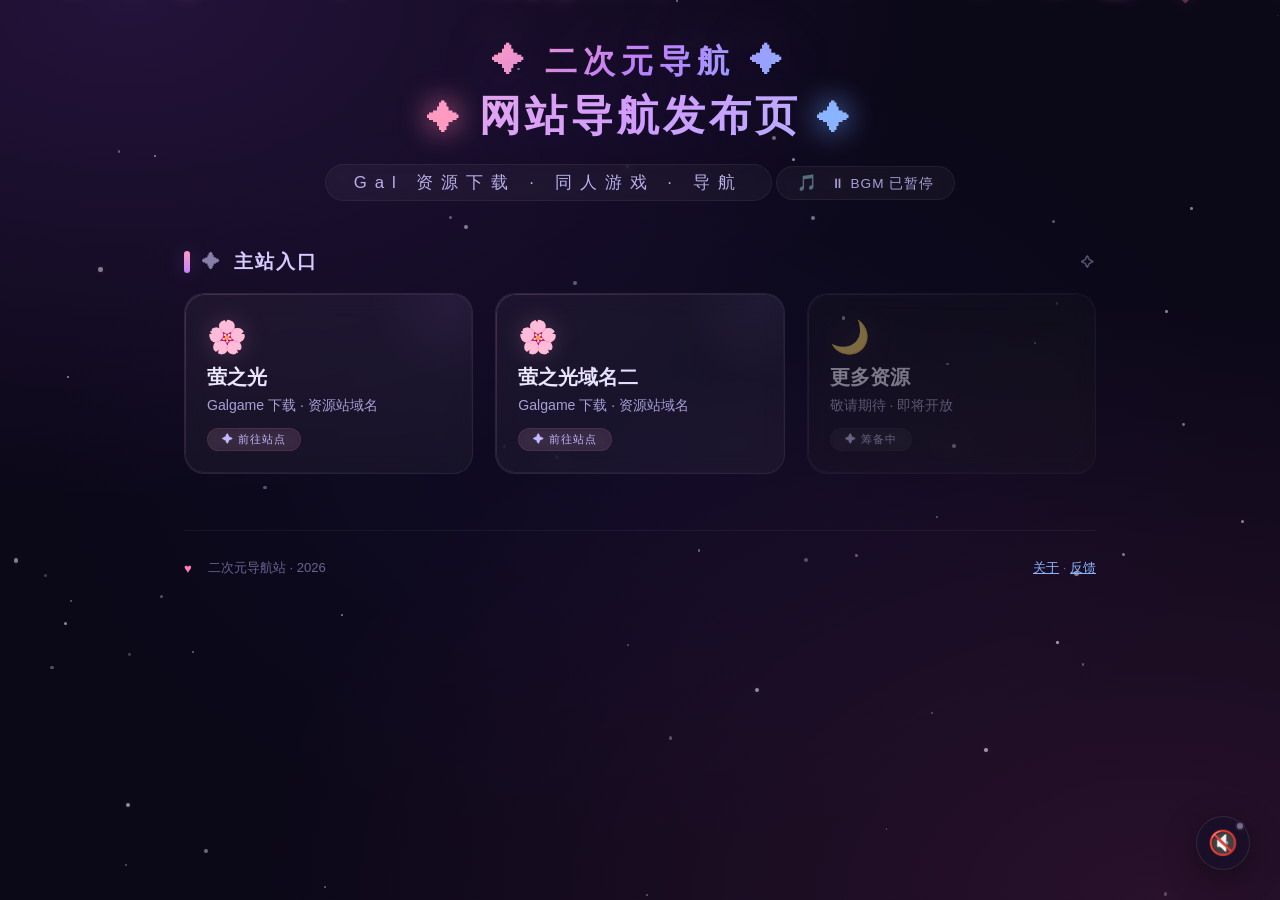
==== index.html @ f5514bb4 "Update index.html" ====
<!DOCTYPE html>
<html lang="zh-CN">
<head>
    <meta charset="UTF-8" />
    <meta name="viewport" content="width=device-width, initial-scale=1.0" />
    <title>✦ 二次元导航 ✦</title>
    <style>
        /* ===== 全局重置 & 基础 ===== */
        * {
            box-sizing: border-box;
            margin: 0;
            padding: 0;
        }

        body {
            min-height: 100vh;
            background: #0b0818;
            /* 深邃紫黑底 */
            background-image:
                radial-gradient(ellipse 800px 500px at 10% 0%, rgba(180, 80, 255, 0.15), transparent),
                radial-gradient(ellipse 900px 600px at 90% 100%, rgba(255, 80, 180, 0.12), transparent),
                radial-gradient(ellipse 600px 400px at 50% 50%, rgba(100, 60, 255, 0.06), transparent);
            color: #f0ecff;
            font-family: "PingFang SC", "Hiragino Sans GB", "Microsoft YaHei", -apple-system, sans-serif;
            overflow-x: hidden;
            position: relative;
        }

        /* ===== 飘落花瓣容器 ===== */
        #petals-container {
            position: fixed;
            top: 0;
            left: 0;
            width: 100vw;
            height: 100vh;
            pointer-events: none;
            z-index: 0;
            overflow: hidden;
        }

        .petal {
            position: absolute;
            top: -30px;
            width: 18px;
            height: 18px;
            background: radial-gradient(circle at 30% 30%, #ffb7d5, #ff7eb3);
            border-radius: 50% 0 50% 50%;
            opacity: 0.55;
            transform-origin: center;
            animation: fall linear infinite;
            box-shadow: 0 0 12px rgba(255, 130, 200, 0.25);
            will-change: transform;
        }

        .petal::after {
            content: "";
            position: absolute;
            top: 2px;
            left: 4px;
            width: 6px;
            height: 6px;
            background: rgba(255, 255, 255, 0.30);
            border-radius: 50%;
            filter: blur(1px);
        }

        @keyframes fall {
            0% {
                transform: translateY(0) rotate(0deg) scale(1);
                opacity: 0.55;
            }
            20% {
                opacity: 0.75;
            }
            80% {
                opacity: 0.60;
            }
            100% {
                transform: translateY(105vh) rotate(720deg) scale(0.6);
                opacity: 0.15;
            }
        }

        /* ===== 星星闪烁 ===== */
        .star {
            position: fixed;
            border-radius: 50%;
            background: white;
            pointer-events: none;
            z-index: 0;
            animation: twinkle ease-in-out infinite alternate;
            box-shadow: 0 0 8px rgba(255, 255, 255, 0.3);
        }

        @keyframes twinkle {
            0% {
                opacity: 0.2;
                transform: scale(0.8);
            }
            100% {
                opacity: 0.9;
                transform: scale(1.2);
            }
        }

        /* ===== 主容器 ===== */
        .container {
            position: relative;
            z-index: 1;
            max-width: 960px;
            margin: 0 auto;
            padding: 40px 24px 56px;
        }

        /* ===== 顶部标题 ===== */
        header {
            text-align: center;
            margin-bottom: 48px;
            position: relative;
        }

        header .title-deco {
            display: inline-block;
            font-size: 2.0rem;
            letter-spacing: 6px;
            margin-bottom: 4px;
            background: linear-gradient(135deg, #ff9bc0, #c084fc, #8ab4ff);
            -webkit-background-clip: text;
            -webkit-text-fill-color: transparent;
            background-clip: text;
            text-shadow: 0 0 60px rgba(192, 132, 252, 0.25);
            font-weight: 700;
        }

        header h1 {
            font-size: 2.6rem;
            font-weight: 800;
            letter-spacing: 4px;
            margin-bottom: 6px;
            background: linear-gradient(135deg, #ffb3d1, #d4a0ff, #8cc4ff);
            -webkit-background-clip: text;
            -webkit-text-fill-color: transparent;
            background-clip: text;
            text-shadow: 0 0 80px rgba(180, 100, 255, 0.20);
            position: relative;
        }

        header h1::before {
            content: "✦";
            margin-right: 16px;
            -webkit-text-fill-color: initial;
            color: #ff9bc0;
            font-size: 2.0rem;
            text-shadow: 0 0 30px #ff7eb3;
        }

        header h1::after {
            content: "✦";
            margin-left: 16px;
            -webkit-text-fill-color: initial;
            color: #8ab4ff;
            font-size: 2.0rem;
            text-shadow: 0 0 30px #6a9eff;
        }

        header .subtitle {
            font-size: 1.05rem;
            color: #b8b0e8;
            letter-spacing: 8px;
            background: rgba(255, 255, 255, 0.04);
            display: inline-block;
            padding: 6px 28px;
            border-radius: 40px;
            border: 1px solid rgba(255, 255, 255, 0.06);
            backdrop-filter: blur(4px);
            margin-top: 4px;
        }

        header .subtitle span {
            display: inline-block;
            animation: shimmer 3s ease-in-out infinite;
        }

        @keyframes shimmer {
            0%,
            100% {
                opacity: 0.7;
            }
            50% {
                opacity: 1;
            }
        }

        /* ===== 音乐状态提示 ===== */
        .music-hint {
            margin-top: 16px;
            font-size: 0.85rem;
            color: #a89fd6;
            background: rgba(255, 255, 255, 0.04);
            backdrop-filter: blur(6px);
            border: 1px solid rgba(255, 255, 255, 0.06);
            padding: 6px 20px;
            border-radius: 40px;
            display: inline-block;
            transition: all 0.3s;
            cursor: default;
            letter-spacing: 1px;
        }

        .music-hint .icon {
            display: inline-block;
            margin-right: 8px;
            font-size: 1.0rem;
            animation: pulse-icon 2s ease-in-out infinite;
        }

        @keyframes pulse-icon {
            0%,
            100% {
                transform: scale(1);
                opacity: 0.7;
            }
            50% {
                transform: scale(1.2);
                opacity: 1;
            }
        }

        .music-hint.playing .icon {
            animation: none;
            color: #ff9bc0;
        }

        .music-hint.playing .icon::after {
            content: " ♪";
            animation: music-note 1.2s ease-in-out infinite;
        }

        @keyframes music-note {
            0%,
            100% {
                transform: translateY(0);
            }
            50% {
                transform: translateY(-4px);
            }
        }

        /* ===== 分区标题 ===== */
        .section {
            margin-bottom: 40px;
        }

        .section-header {
            display: flex;
            align-items: center;
            gap: 12px;
            margin-bottom: 18px;
            font-size: 1.2rem;
            font-weight: 600;
            color: #d4ccff;
            letter-spacing: 2px;
        }

        .section-header::before {
            content: "";
            width: 6px;
            height: 22px;
            background: linear-gradient(180deg, #ff9bc0, #c084fc);
            border-radius: 8px;
            box-shadow: 0 0 20px rgba(192, 132, 252, 0.3);
        }

        .section-header .deco {
            font-size: 1.1rem;
            opacity: 0.6;
        }

        /* ===== 卡片网格 ===== */
        .grid {
            display: grid;
            grid-template-columns: repeat(auto-fit, minmax(240px, 1fr));
            gap: 22px;
        }

        /* ===== 卡片 ===== */
        .card {
            background: rgba(255, 255, 255, 0.04);
            backdrop-filter: blur(12px);
            -webkit-backdrop-filter: blur(12px);
            border: 1px solid rgba(255, 255, 255, 0.07);
            border-radius: 20px;
            padding: 24px 22px 22px;
            transition: transform 0.3s cubic-bezier(0.34, 1.56, 0.64, 1),
                box-shadow 0.4s ease,
                border-color 0.3s ease;
            position: relative;
            overflow: hidden;
            cursor: pointer;
            text-decoration: none;
            color: inherit;
            display: block;
        }

        .card::before {
            content: "";
            position: absolute;
            inset: 0;
            border-radius: 20px;
            padding: 1px;
            background: linear-gradient(135deg, rgba(255, 155, 192, 0.2), rgba(192, 132, 252, 0.1), transparent);
            -webkit-mask: linear-gradient(#fff 0 0) content-box, linear-gradient(#fff 0 0);
            mask: linear-gradient(#fff 0 0) content-box, linear-gradient(#fff 0 0);
            -webkit-mask-composite: xor;
            mask-composite: exclude;
            pointer-events: none;
            transition: opacity 0.4s;
        }

        .card::after {
            content: "";
            position: absolute;
            inset: 0;
            border-radius: 20px;
            background: radial-gradient(ellipse at 30% 20%, rgba(255, 155, 192, 0.06), transparent 70%);
            opacity: 0;
            transition: opacity 0.5s;
            pointer-events: none;
        }

        .card:hover {
            transform: translateY(-6px) scale(1.01);
            border-color: rgba(255, 155, 192, 0.25);
            box-shadow: 0 16px 48px rgba(0, 0, 0, 0.5),
                0 0 40px rgba(192, 132, 252, 0.06);
        }

        .card:hover::after {
            opacity: 1;
        }

        .card .card-icon {
            font-size: 2.0rem;
            margin-bottom: 8px;
            display: block;
            filter: drop-shadow(0 0 12px rgba(255, 155, 192, 0.2));
        }

        .card h3 {
            font-size: 1.25rem;
            font-weight: 700;
            margin-bottom: 4px;
            background: linear-gradient(135deg, #f0ecff, #d4ccff);
            -webkit-background-clip: text;
            -webkit-text-fill-color: transparent;
            background-clip: text;
        }

        .card p {
            font-size: 0.88rem;
            color: #a89fd6;
            line-height: 1.5;
            -webkit-text-fill-color: #a89fd6;
        }

        .card .card-tag {
            display: inline-block;
            margin-top: 12px;
            font-size: 0.7rem;
            padding: 3px 14px;
            border-radius: 20px;
            background: rgba(255, 155, 192, 0.10);
            border: 1px solid rgba(255, 155, 192, 0.10);
            color: #c4b8ff;
            letter-spacing: 1px;
            -webkit-text-fill-color: #c4b8ff;
            backdrop-filter: blur(4px);
        }

        .card .glow-ring {
            position: absolute;
            top: -40%;
            right: -20%;
            width: 160px;
            height: 160px;
            border-radius: 50%;
            background: radial-gradient(circle, rgba(192, 132, 252, 0.06), transparent 70%);
            pointer-events: none;
            transition: transform 0.6s;
        }

        .card:hover .glow-ring {
            transform: scale(1.3);
        }

        /* ===== 占位卡片（灰色） ===== */
        .card.placeholder {
            opacity: 0.5;
            cursor: default;
            filter: grayscale(0.4);
        }

        .card.placeholder:hover {
            transform: none;
            border-color: rgba(255, 255, 255, 0.05);
            box-shadow: none;
        }

        .card.placeholder .card-tag {
            background: rgba(255, 255, 255, 0.03);
            border-color: rgba(255, 255, 255, 0.04);
            color: #6a6490;
        }

        /* ===== 底部 ===== */
        footer {
            margin-top: 56px;
            padding-top: 28px;
            border-top: 1px solid rgba(255, 255, 255, 0.05);
            display: flex;
            flex-wrap: wrap;
            justify-content: space-between;
            align-items: center;
            font-size: 0.82rem;
            color: #6a6490;
        }

        footer .footer-left {
            display: flex;
            align-items: center;
            gap: 16px;
        }

        footer .footer-left .heart {
            color: #ff7eb3;
            animation: heartbeat 1.6s ease-in-out infinite;
            display: inline-block;
        }

        @keyframes heartbeat {
            0%,
            100% {
                transform: scale(1);
            }
            14% {
                transform: scale(1.2);
            }
            28% {
                transform: scale(1);
            }
            42% {
                transform: scale(1.15);
            }
            56% {
                transform: scale(1);
            }
        }

        footer a {
            color: #8ab4ff;
            transition: color 0.3s;
        }

        footer a:hover {
            color: #ff9bc0;
        }

        /* ===== 音乐控制按钮（悬浮） ===== */
        .music-toggle {
            position: fixed;
            bottom: 30px;
            right: 30px;
            z-index: 99;
            width: 54px;
            height: 54px;
            border-radius: 50%;
            border: 1px solid rgba(255, 255, 255, 0.10);
            background: rgba(20, 16, 40, 0.65);
            backdrop-filter: blur(16px);
            -webkit-backdrop-filter: blur(16px);
            color: #d4ccff;
            font-size: 1.5rem;
            cursor: pointer;
            transition: all 0.35s ease;
            box-shadow: 0 8px 32px rgba(0, 0, 0, 0.4);
            display: flex;
            align-items: center;
            justify-content: center;
            user-select: none;
        }

        .music-toggle:hover {
            transform: scale(1.08);
            border-color: rgba(255, 155, 192, 0.25);
            box-shadow: 0 8px 40px rgba(192, 132, 252, 0.15);
            color: #ff9bc0;
        }

        .music-toggle .status-dot {
            position: absolute;
            top: 4px;
            right: 4px;
            width: 10px;
            height: 10px;
            border-radius: 50%;
            background: #4a8f6b;
            border: 2px solid rgba(20, 16, 40, 0.8);
            transition: background 0.3s;
        }

        .music-toggle.paused .status-dot {
            background: #7a6a8a;
        }

        /* ===== 响应式 ===== */
        @media (max-width: 600px) {
            header h1 {
                font-size: 1.8rem;
                letter-spacing: 2px;
            }
            header h1::before,
            header h1::after {
                font-size: 1.4rem;
                margin: 0 8px;
            }
            header .title-deco {
                font-size: 1.4rem;
                letter-spacing: 3px;
            }
            header .subtitle {
                font-size: 0.85rem;
                letter-spacing: 4px;
                padding: 4px 16px;
            }
            .container {
                padding: 24px 14px 48px;
            }
            .grid {
                grid-template-columns: 1fr;
                gap: 16px;
            }
            .music-toggle {
                width: 46px;
                height: 46px;
                font-size: 1.2rem;
                bottom: 20px;
                right: 20px;
            }
            footer {
                flex-direction: column;
                gap: 12px;
                text-align: center;
            }
        }

        @media (max-width: 400px) {
            header h1 {
                font-size: 1.5rem;
            }
            .card {
                padding: 18px 16px;
            }
        }

        /* ===== 入场渐显 ===== */
        .container {
            animation: fadeUp 1.2s ease both;
        }

        @keyframes fadeUp {
            0% {
                opacity: 0;
                transform: translateY(28px);
            }
            100% {
                opacity: 1;
                transform: translateY(0);
            }
        }

        /* ===== 自定义滚动条 ===== */
        ::-webkit-scrollbar {
            width: 6px;
        }
        ::-webkit-scrollbar-track {
            background: rgba(255, 255, 255, 0.02);
        }
        ::-webkit-scrollbar-thumb {
            background: rgba(255, 155, 192, 0.25);
            border-radius: 8px;
        }
        ::-webkit-scrollbar-thumb:hover {
            background: rgba(255, 155, 192, 0.4);
        }
    </style>
</head>

<body>

    <!-- ===== 飘落花瓣 ===== -->
    <div id="petals-container"></div>

    <!-- ===== 星星 ===== -->
    <div id="stars-container"></div>

    <!-- ===== 主内容 ===== -->
    <div class="container">

        <header>
            <div class="title-deco">✦ 二次元导航 ✦</div>
            <h1>网站导航发布页</h1>
            <div class="subtitle">
                <span>Gal 资源下载</span>  ·  <span>同人游戏</span>  ·  <span>导航</span>
            </div>
            <div class="music-hint" id="musicHint">
                <span class="icon">🎵</span>
                <span class="hint-text">点击页面或滚动开始播放 BGM</span>
            </div>
        </header>

        <section class="section">
            <div class="section-header">
                <span class="deco">✦</span> 主站入口
                <span class="deco" style="margin-left:auto; font-size:0.8rem; opacity:0.4;">✧</span>
            </div>
            <div class="grid">
                <!-- 主卡片 -->
                <a class="card" href="http://5hel6ixqqvjt7exu3aqxbm64nffaffpuwblz2bymmqahddprxy6tukid.onion/" target="_blank">
                    <span class="glow-ring"></span>
                    <span class="card-icon">🌸</span>
                    <h3>萤之光</h3>
                    <p>Galgame 下载 · 资源站域名</p>
                    <span class="card-tag">✦ 前往站点</span>
                </a>
                
                <a class="card" href="http://2hbgpyulosefazrrzzjsh7l5mmv7rslrygk3ign2bc2hryr2tkca.b32.i2p/" target="_blank">
                    <span class="glow-ring"></span>
                    <span class="card-icon">🌸</span>
                    <h3>萤之光域名二</h3>
                    <p>Galgame 下载 · 资源站域名</p>
                    <span class="card-tag">✦ 前往站点</span>
                </a>

                <!-- 占位卡片（仅装饰） -->
                <div class="card placeholder">
                    <span class="card-icon">🌙</span>
                    <h3>更多资源</h3>
                    <p>敬请期待 · 即将开放</p>
                    <span class="card-tag">✦ 筹备中</span>
                </div>
            </div>
        </section>

        <footer>
            <div class="footer-left">
                <span class="heart">♥</span>
                <span>二次元导航站 · 2026</span>
            </div>
            <div>
                <a href="#" onclick="return false;">关于</a>  ·  <a href="#" onclick="return false;">反馈</a>
            </div>
        </footer>

    </div>

    <!-- ===== 悬浮音乐按钮 ===== -->
    <button class="music-toggle paused" id="musicToggle" aria-label="音乐控制">
        <span id="musicIcon">🔇</span>
        <span class="status-dot" id="statusDot"></span>
    </button>

    <script>
        // ============================================================
        //  1. 飘落花瓣
        // ============================================================
        (function createPetals() {
            const container = document.getElementById('petals-container');
            const count = 45;
            for (let i = 0; i < count; i++) {
                const petal = document.createElement('div');
                petal.className = 'petal';
                const size = 12 + Math.random() * 16;
                petal.style.width = size + 'px';
                petal.style.height = size + 'px';
                petal.style.left = Math.random() * 100 + '%';
                petal.style.animationDuration = (8 + Math.random() * 14) + 's';
                petal.style.animationDelay = (Math.random() * 16) + 's';
                petal.style.opacity = 0.3 + Math.random() * 0.4;
                petal.style.transform = 'rotate(' + (Math.random() * 360) + 'deg)';
                // 随机粉色变化
                const hue = 330 + Math.random() * 20;
                petal.style.background = 'radial-gradient(circle at 30% 30%, hsl(' + hue + ', 90%, 80%), hsl(' + hue +
                    ', 80%, 65%))';
                container.appendChild(petal);
            }
        })();

        // ============================================================
        //  2. 星星
        // ============================================================
        (function createStars() {
            const container = document.getElementById('stars-container');
            const count = 60;
            for (let i = 0; i < count; i++) {
                const star = document.createElement('div');
                star.className = 'star';
                const size = 1.5 + Math.random() * 3;
                star.style.width = size + 'px';
                star.style.height = size + 'px';
                star.style.left = Math.random() * 100 + '%';
                star.style.top = Math.random() * 100 + '%';
                star.style.animationDuration = (2 + Math.random() * 4) + 's';
                star.style.animationDelay = (Math.random() * 5) + 's';
                star.style.opacity = 0.2 + Math.random() * 0.4;
                container.appendChild(star);
            }
        })();

        // ============================================================
        //  3. BGM 控制
        // ============================================================
        (function musicController() {
            const audio = new Audio('./bgm/bgm01.mp3');
            audio.loop = true;
            audio.volume = 0.6;

            let isPlaying = false;
            let hasInteracted = false;

            const hint = document.getElementById('musicHint');
            const toggleBtn = document.getElementById('musicToggle');
            const iconSpan = document.getElementById('musicIcon');
            const dot = document.getElementById('statusDot');

            function updateUI(playing) {
                if (playing) {
                    hint.classList.add('playing');
                    hint.querySelector('.hint-text').textContent = '♪ BGM 播放中';
                    toggleBtn.classList.remove('paused');
                    iconSpan.textContent = '🔊';
                    dot.style.background = '#6fcf97';
                } else {
                    hint.classList.remove('playing');
                    hint.querySelector('.hint-text').textContent = '⏸ BGM 已暂停';
                    toggleBtn.classList.add('paused');
                    iconSpan.textContent = '🔇';
                    dot.style.background = '#7a6a8a';
                }
            }

            function playMusic() {
                if (isPlaying) return;
                audio.play().then(() => {
                    isPlaying = true;
                    hasInteracted = true;
                    updateUI(true);
                }).catch(err => {
                    // 自动播放被阻止，等待用户交互
                    console.log('等待用户交互后播放');
                });
            }

            function pauseMusic() {
                if (!isPlaying) return;
                audio.pause();
                isPlaying = false;
                updateUI(false);
            }

            function toggleMusic() {
                if (isPlaying) {
                    pauseMusic();
                } else {
                    playMusic();
                }
            }

            // ---- 用户交互触发 ----
            function handleInteraction() {
                if (!hasInteracted) {
                    playMusic();
                }
            }

            // 点击页面任意位置
            document.addEventListener('click', handleInteraction, { passive: true });
            // 滚动触发
            document.addEventListener('scroll', handleInteraction, { passive: true });
            // 触摸（移动端）
            document.addEventListener('touchstart', handleInteraction, { passive: true });

            // ---- 按钮点击 ----
            toggleBtn.addEventListener('click', function(e) {
                e.stopPropagation();
                toggleMusic();
            });

            // ---- 页面可见性变化时恢复 ----
            document.addEventListener('visibilitychange', function() {
                if (!document.hidden && isPlaying) {
                    audio.play().catch(() => {});
                }
            });

            // ---- 初始 UI ----
            updateUI(false);

            // 如果用户快速交互，确保能播放
            // 额外：页面加载后如果用户已经交互过，但audio还没准备好，重试
            setTimeout(() => {
                if (hasInteracted && !isPlaying) {
                    playMusic();
                }
            }, 1000);

            // 暴露给调试
            window.__bgm = { audio, play: playMusic, pause: pauseMusic, toggle: toggleMusic };

            console.log('🎵 BGM 加载完成，等待用户交互后播放');
        })();
    </script>

</body>
</html>
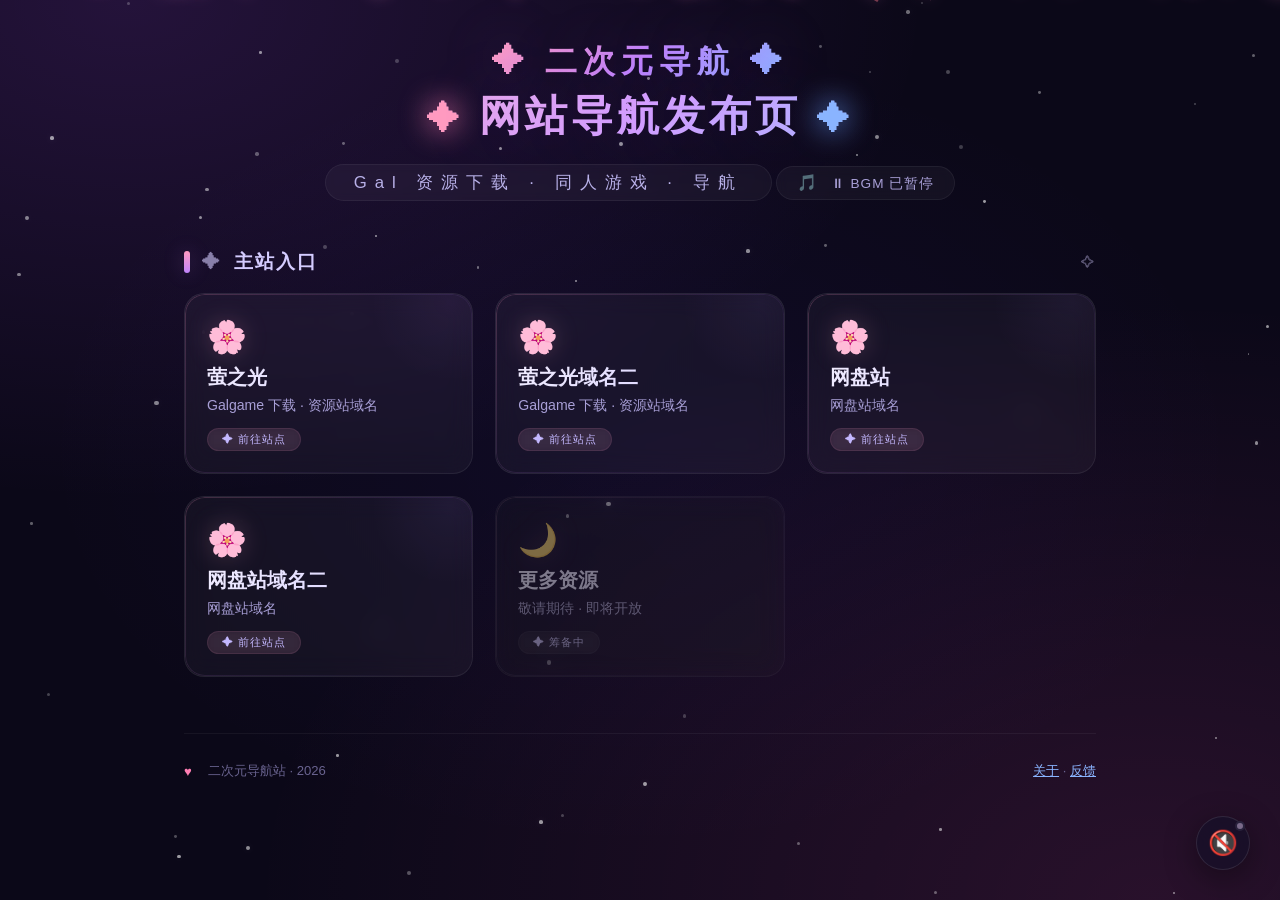
==== commit c1982c16: "Update index.html" ====
--- a/index.html
+++ b/index.html
@@ -640,7 +640,22 @@
                     <p>Galgame 下载 · 资源站域名</p>
                     <span class="card-tag">✦ 前往站点</span>
                 </a>
-
+                
+                <a class="card" href="http://wplbt7sat72n2pk667dsd2775zhhhotfnzaimtk25vyisyntncykd4yd.onion/" target="_blank">
+                    <span class="glow-ring"></span>
+                    <span class="card-icon">🌸</span>
+                    <h3>网盘站</h3>
+                    <p>网盘站域名</p>
+                    <span class="card-tag">✦ 前往站点</span>
+                </a>
+                
+                <a class="card" href="http://3rjehslcvfv2jed3js6fq6oheiskmh4vejeznt4ukzlhy5wrpbbq.b32.i2p/" target="_blank">
+                    <span class="glow-ring"></span>
+                    <span class="card-icon">🌸</span>
+                    <h3>网盘站域名二</h3>
+                    <p>网盘站域名</p>
+                    <span class="card-tag">✦ 前往站点</span>
+                </a>
                 <!-- 占位卡片（仅装饰） -->
                 <div class="card placeholder">
                     <span class="card-icon">🌙</span>
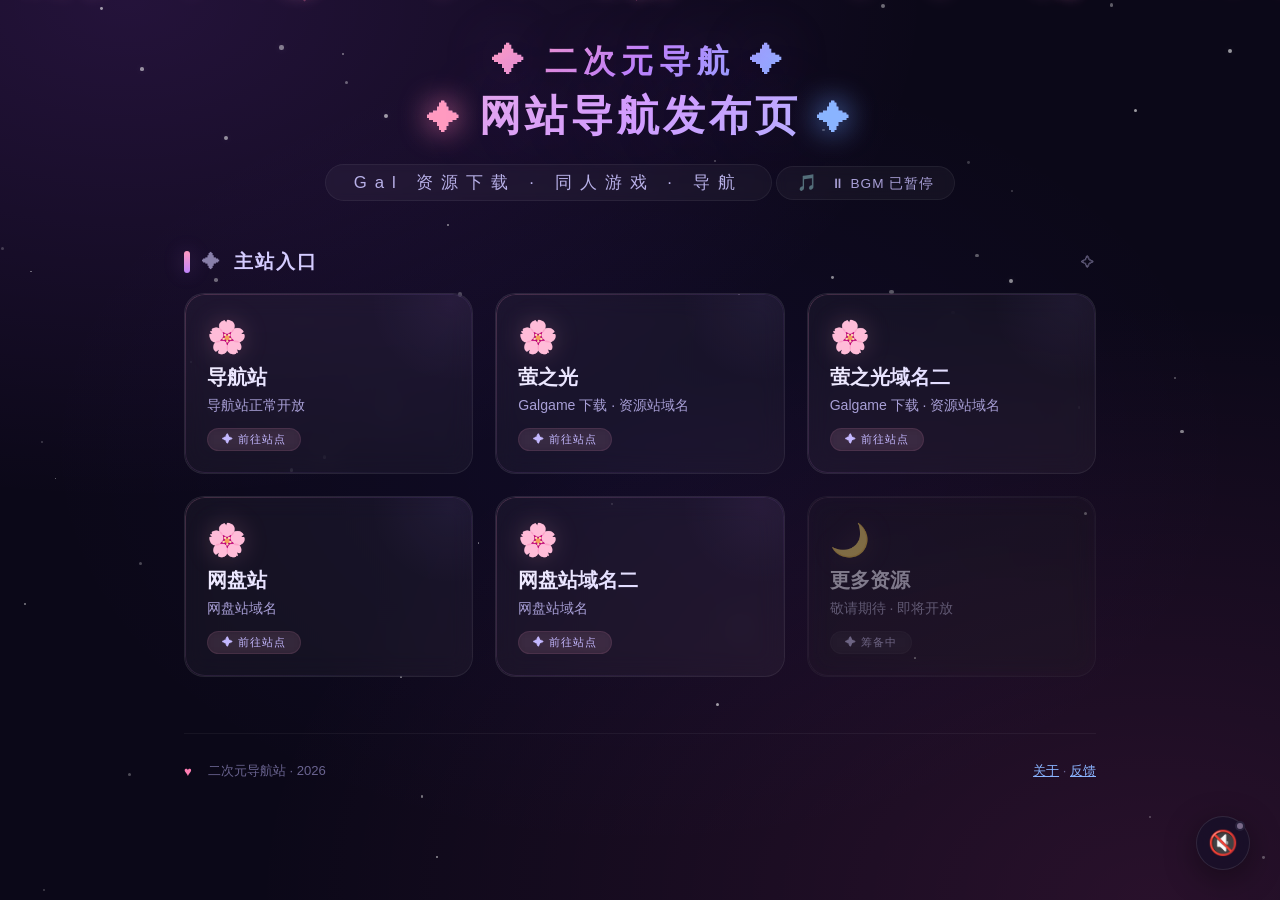
==== commit d1f0b53a: "Update index.html" ====
--- a/index.html
+++ b/index.html
@@ -625,6 +625,14 @@
             </div>
             <div class="grid">
                 <!-- 主卡片 -->
+                <a class="card" href="https://nav.yinghu.asia/" target="_blank">
+                    <span class="glow-ring"></span>
+                    <span class="card-icon">🌸</span>
+                    <h3>导航站</h3>
+                    <p>导航站正常开放</p>
+                    <span class="card-tag">✦ 前往站点</span>
+                </a>
+                
                 <a class="card" href="http://5hel6ixqqvjt7exu3aqxbm64nffaffpuwblz2bymmqahddprxy6tukid.onion/" target="_blank">
                     <span class="glow-ring"></span>
                     <span class="card-icon">🌸</span>
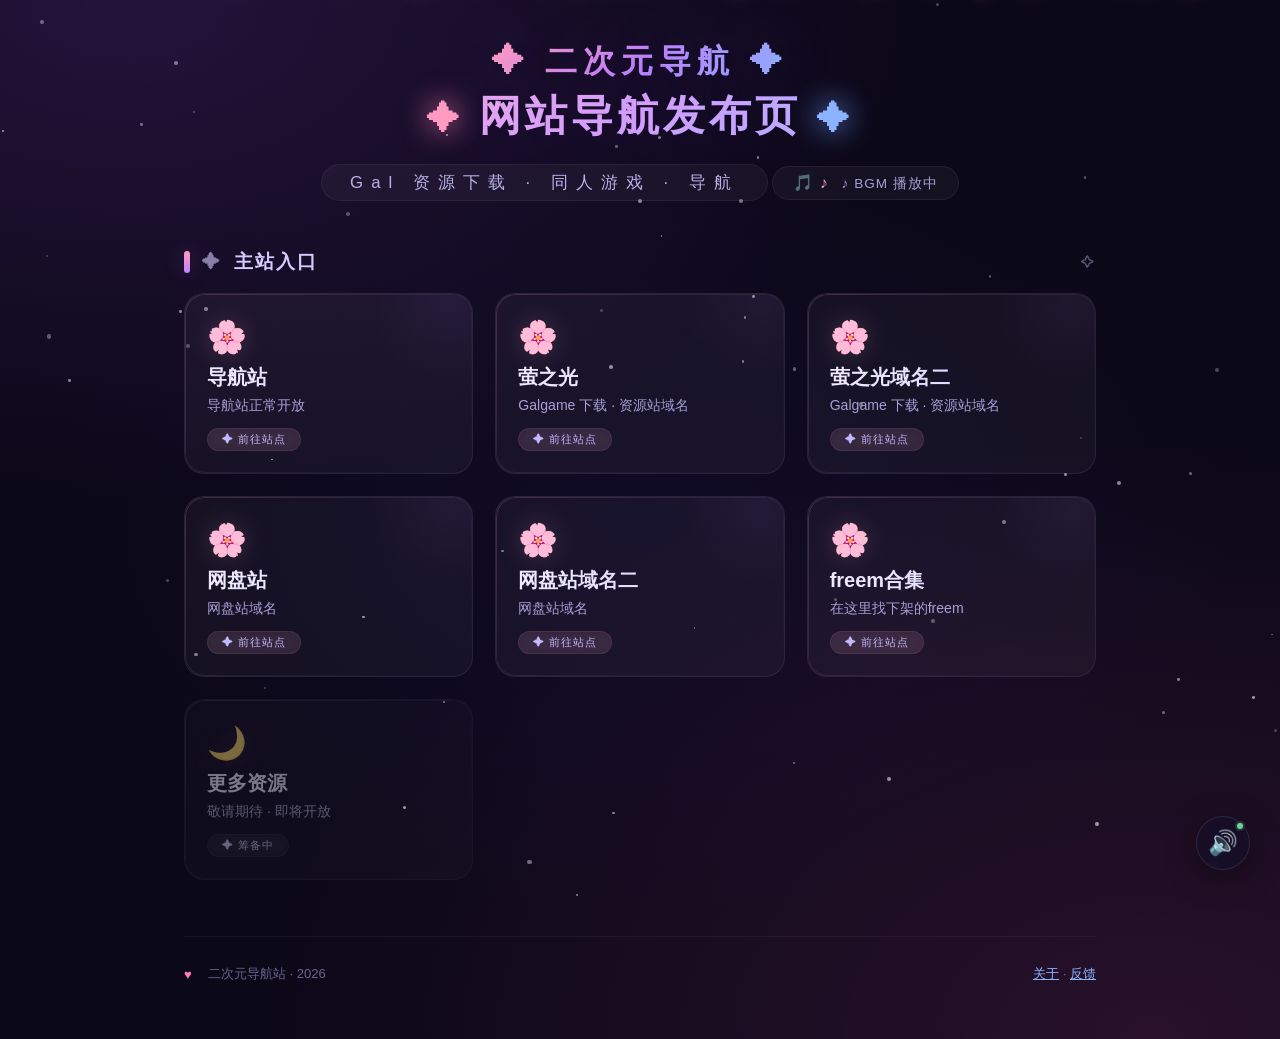
==== commit 809fdea6: "Update index.html" ====
--- a/index.html
+++ b/index.html
@@ -664,6 +664,14 @@
                     <p>网盘站域名</p>
                     <span class="card-tag">✦ 前往站点</span>
                 </a>
+                
+                <a class="card" href="https://auroralili.cloudns.ch/freem.html" target="_blank">
+                    <span class="glow-ring"></span>
+                    <span class="card-icon">🌸</span>
+                    <h3>freem合集</h3>
+                    <p>在这里找下架的freem</p>
+                    <span class="card-tag">✦ 前往站点</span>
+                </a>
                 <!-- 占位卡片（仅装饰） -->
                 <div class="card placeholder">
                     <span class="card-icon">🌙</span>
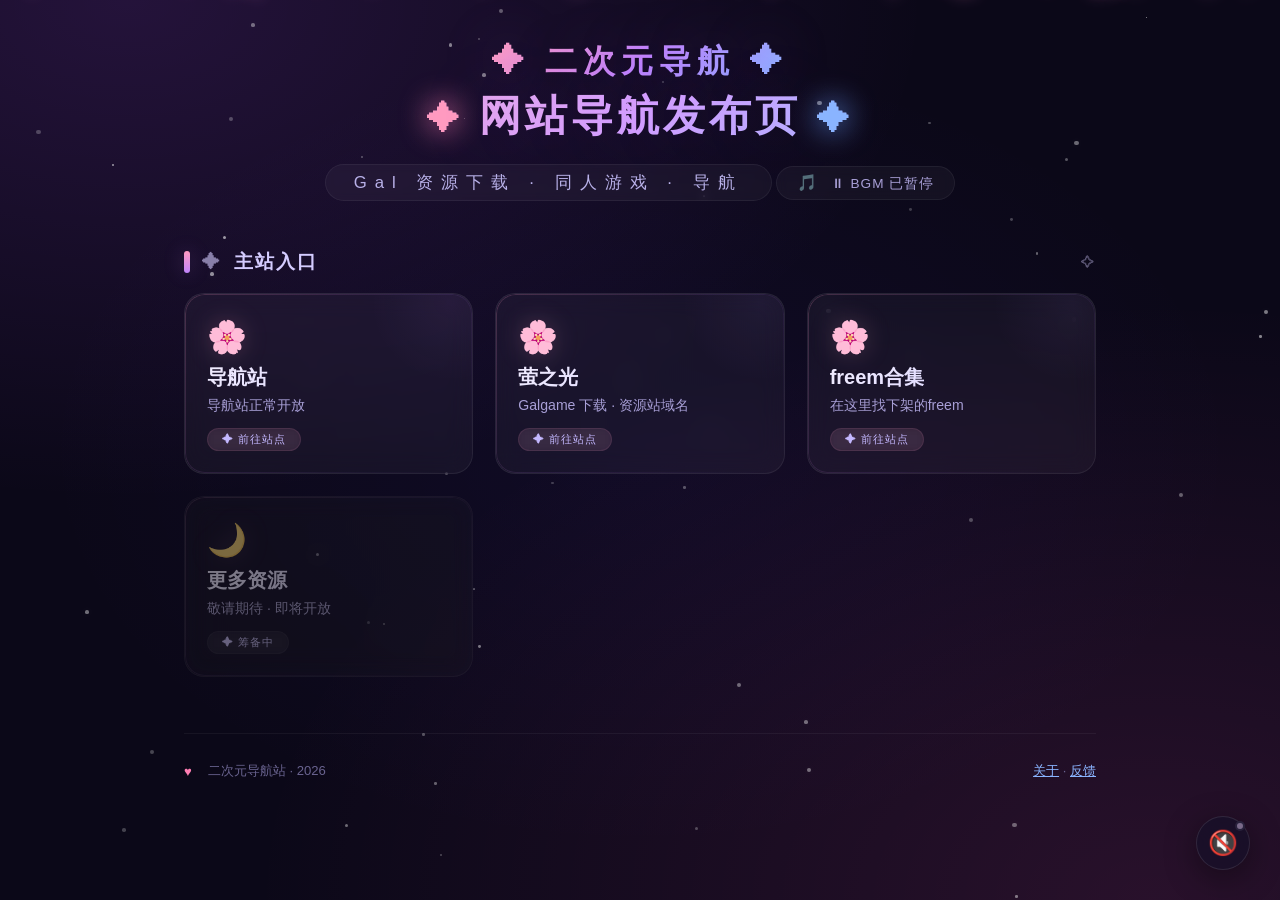
==== commit 1f9f61c7: "Update index.html" ====
--- a/index.html
+++ b/index.html
@@ -633,35 +633,11 @@
                     <span class="card-tag">✦ 前往站点</span>
                 </a>
                 
-                <a class="card" href="http://5hel6ixqqvjt7exu3aqxbm64nffaffpuwblz2bymmqahddprxy6tukid.onion/" target="_blank">
+                <a class="card" href="http://galgame.i2p/" target="_blank">
                     <span class="glow-ring"></span>
                     <span class="card-icon">🌸</span>
                     <h3>萤之光</h3>
                     <p>Galgame 下载 · 资源站域名</p>
-                    <span class="card-tag">✦ 前往站点</span>
-                </a>
-                
-                <a class="card" href="http://2hbgpyulosefazrrzzjsh7l5mmv7rslrygk3ign2bc2hryr2tkca.b32.i2p/" target="_blank">
-                    <span class="glow-ring"></span>
-                    <span class="card-icon">🌸</span>
-                    <h3>萤之光域名二</h3>
-                    <p>Galgame 下载 · 资源站域名</p>
-                    <span class="card-tag">✦ 前往站点</span>
-                </a>
-                
-                <a class="card" href="http://wplbt7sat72n2pk667dsd2775zhhhotfnzaimtk25vyisyntncykd4yd.onion/" target="_blank">
-                    <span class="glow-ring"></span>
-                    <span class="card-icon">🌸</span>
-                    <h3>网盘站</h3>
-                    <p>网盘站域名</p>
-                    <span class="card-tag">✦ 前往站点</span>
-                </a>
-                
-                <a class="card" href="http://3rjehslcvfv2jed3js6fq6oheiskmh4vejeznt4ukzlhy5wrpbbq.b32.i2p/" target="_blank">
-                    <span class="glow-ring"></span>
-                    <span class="card-icon">🌸</span>
-                    <h3>网盘站域名二</h3>
-                    <p>网盘站域名</p>
                     <span class="card-tag">✦ 前往站点</span>
                 </a>
                 
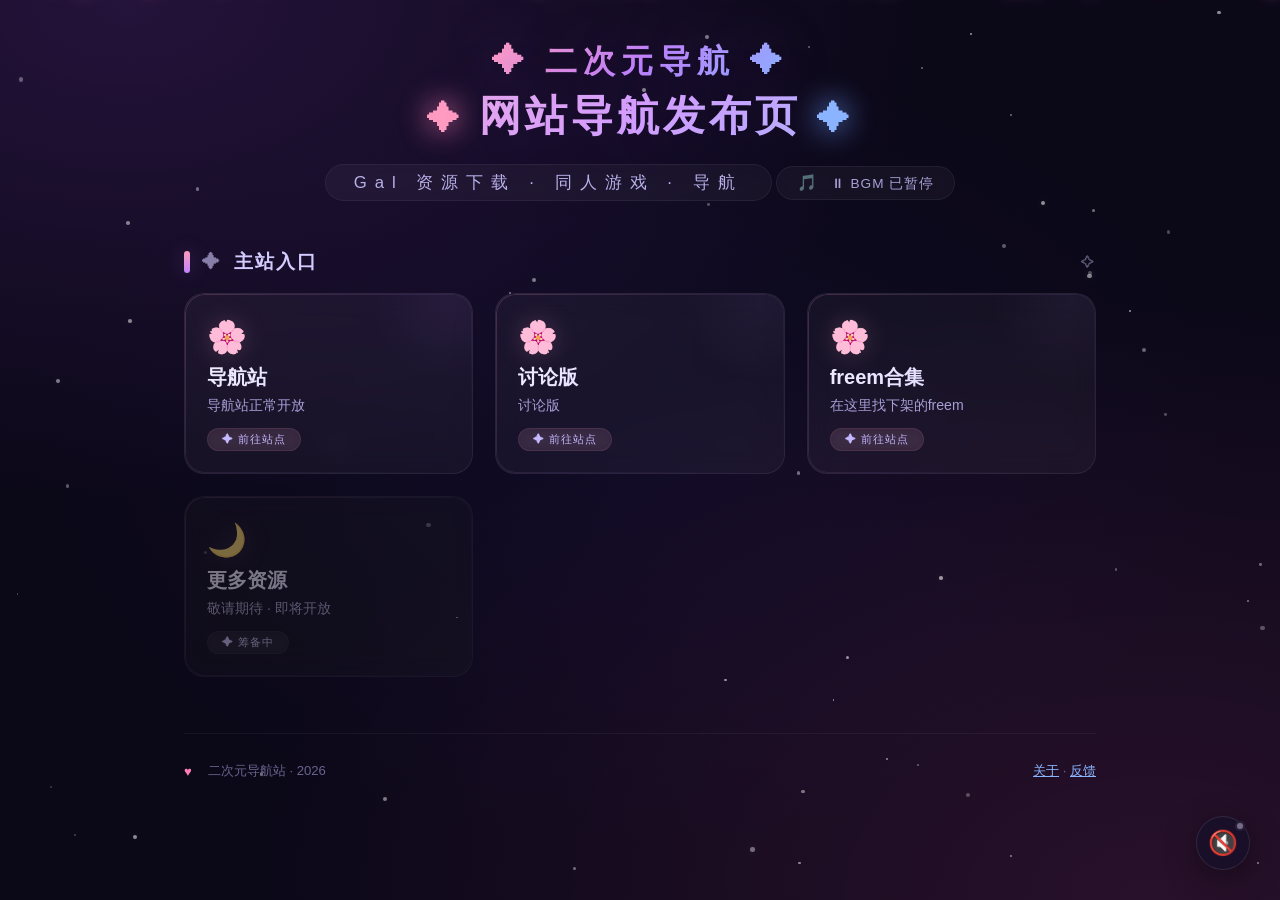
==== commit 5c7e1ea9: "Update index.html" ====
--- a/index.html
+++ b/index.html
@@ -633,11 +633,11 @@
                     <span class="card-tag">✦ 前往站点</span>
                 </a>
                 
-                <a class="card" href="http://galgame.i2p/" target="_blank">
+                <a class="card" href="https://forum.yinghu.asia/" target="_blank">
                     <span class="glow-ring"></span>
                     <span class="card-icon">🌸</span>
-                    <h3>萤之光</h3>
-                    <p>Galgame 下载 · 资源站域名</p>
+                    <h3>讨论版</h3>
+                    <p>讨论版</p>
                     <span class="card-tag">✦ 前往站点</span>
                 </a>
                 
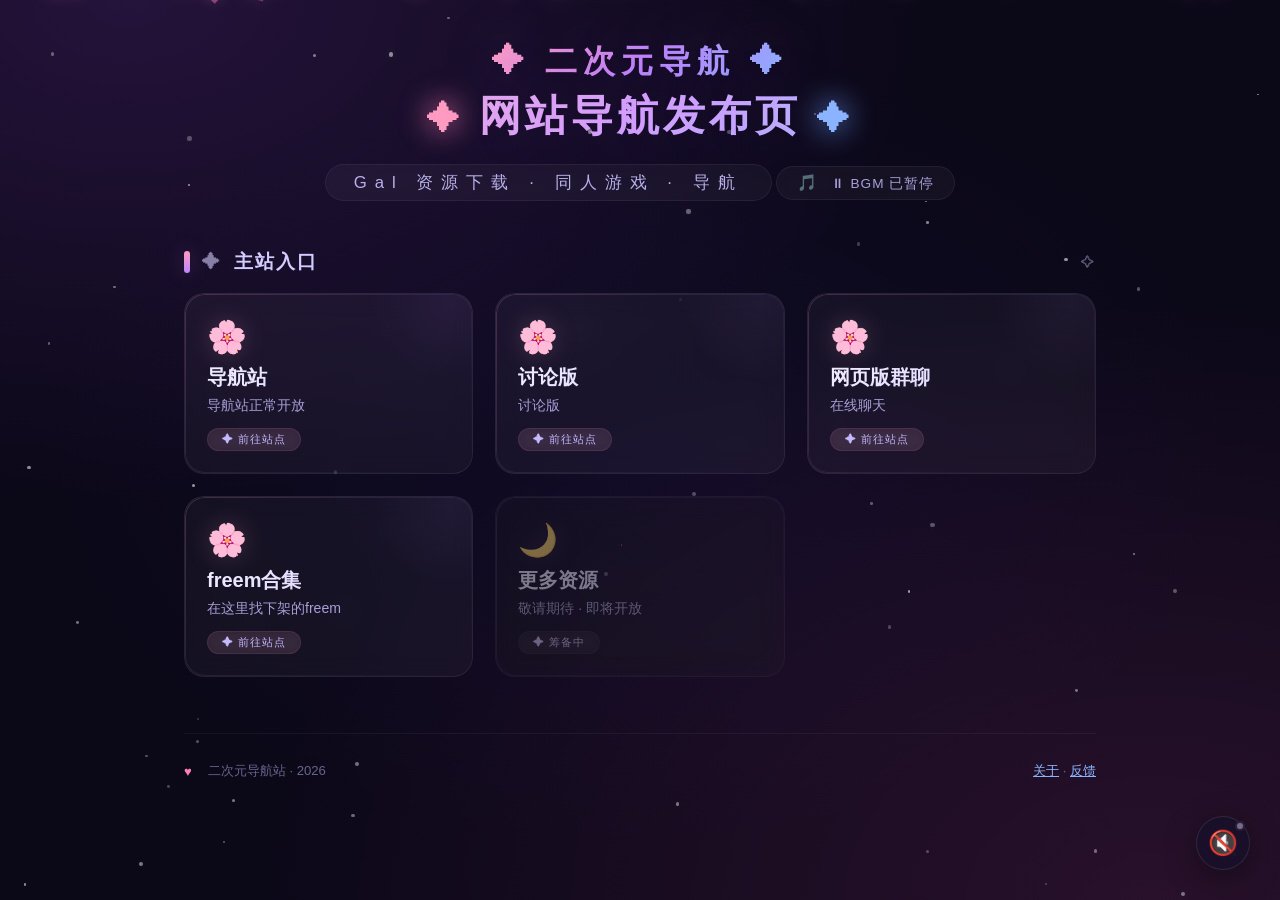
==== commit 12ddf7a0: "Update index.html" ====
--- a/index.html
+++ b/index.html
@@ -641,6 +641,14 @@
                     <span class="card-tag">✦ 前往站点</span>
                 </a>
                 
+                <a class="card" href="https://chat.yinghu.asia/" target="_blank">
+                    <span class="glow-ring"></span>
+                    <span class="card-icon">🌸</span>
+                    <h3>网页版群聊</h3>
+                    <p>在线聊天</p>
+                    <span class="card-tag">✦ 前往站点</span>
+                </a>
+                
                 <a class="card" href="https://auroralili.cloudns.ch/freem.html" target="_blank">
                     <span class="glow-ring"></span>
                     <span class="card-icon">🌸</span>
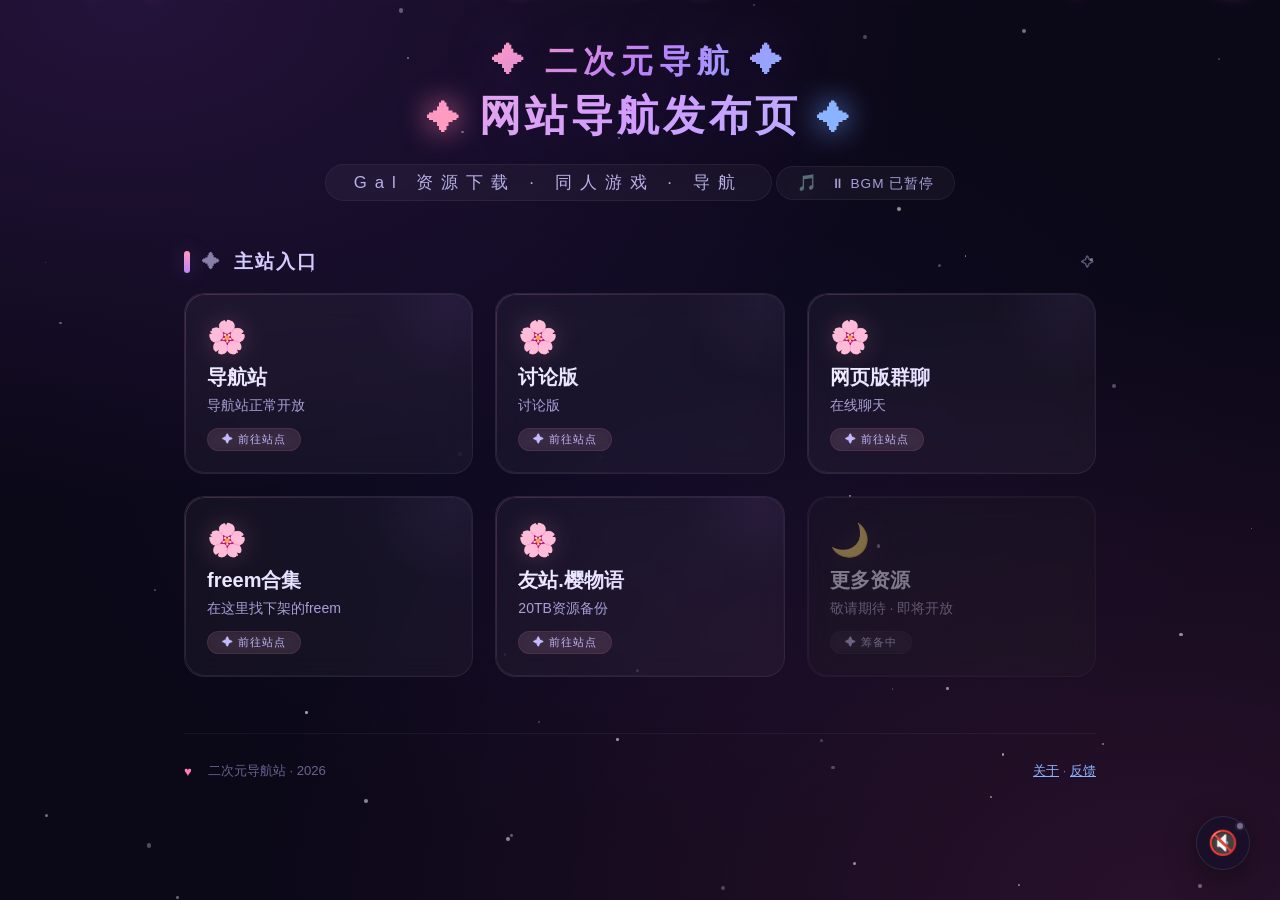
==== commit 30e114b3: "Update index.html" ====
--- a/index.html
+++ b/index.html
@@ -656,6 +656,14 @@
                     <p>在这里找下架的freem</p>
                     <span class="card-tag">✦ 前往站点</span>
                 </a>
+                
+                <a class="card" href="https://galsakura.kdns.fr" target="_blank">
+                    <span class="glow-ring"></span>
+                    <span class="card-icon">🌸</span>
+                    <h3>友站.樱物语</h3>
+                    <p>20TB资源备份</p>
+                    <span class="card-tag">✦ 前往站点</span>
+                </a>
                 <!-- 占位卡片（仅装饰） -->
                 <div class="card placeholder">
                     <span class="card-icon">🌙</span>
